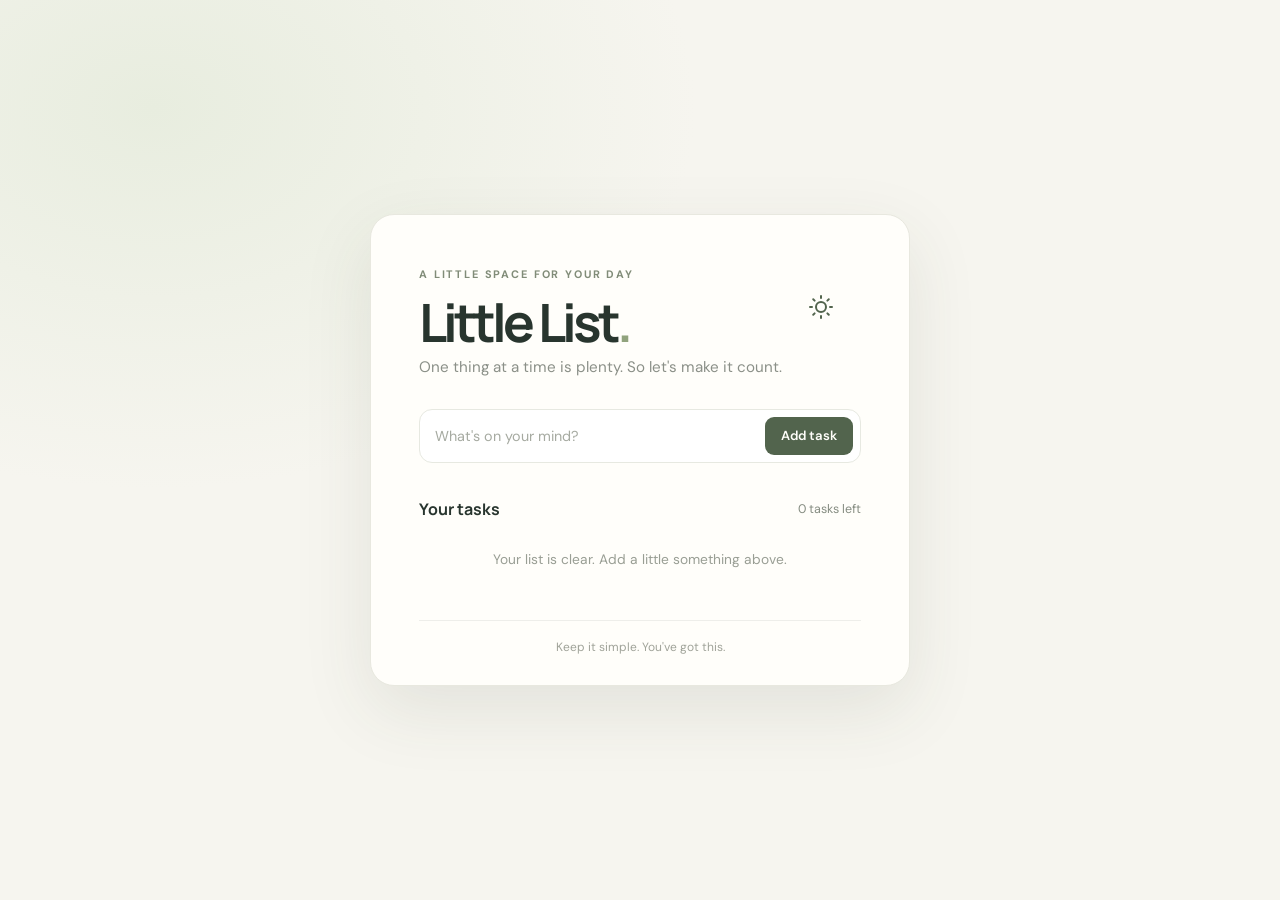
==== index.html @ 05a45712 "Initial commit - emptied repository" ====
<!DOCTYPE html>
<html lang="en">
  <head>
    <meta charset="UTF-8" />
    <meta name="viewport" content="width=device-width, initial-scale=1.0" />
    <meta
      name="description"
      content="A simple to-do list to keep track of what matters today."
    />
    <title>Little List — Today, one thing at a time</title>
    <link rel="stylesheet" href="style.css" />
    <script src="script.js" defer></script>
  </head>
  <body>
    <main class="app">
      <header class="header">
        <p class="eyebrow">A LITTLE SPACE FOR YOUR DAY</p>
        <h1>Little List<span>.</span></h1>
        <p class="subtitle">One thing at a time is plenty. So let's make it count.</p>
        <button id="theme-toggle" aria-label="Toggle dark mode" class="theme-toggle">
          <svg class="sun-icon" xmlns="http://www.w3.org/2000/svg" width="24" height="24" viewBox="0 0 24 24" fill="none" stroke="currentColor" stroke-width="2" stroke-linecap="round" stroke-linejoin="round">
            <circle cx="12" cy="12" r="5"></circle>
            <line x1="12" y1="1" x2="12" y2="3"></line>
            <line x1="12" y1="21" x2="12" y2="23"></line>
            <line x1="4.22" y1="4.22" x2="5.64" y2="5.64"></line>
            <line x1="18.36" y1="18.36" x2="19.78" y2="19.78"></line>
            <line x1="1" y1="12" x2="3" y2="12"></line>
            <line x1="21" y1="12" x2="23" y2="12"></line>
            <line x1="4.22" y1="19.78" x2="5.64" y2="18.36"></line>
            <line x1="18.36" y1="5.64" x2="19.78" y2="4.22"></line>
          </svg>
          <svg class="moon-icon" xmlns="http://www.w3.org/2000/svg" width="24" height="24" viewBox="0 0 24 24" fill="none" stroke="currentColor" stroke-width="2" stroke-linecap="round" stroke-linejoin="round" style="display: none;">
            <path d="M21 12.79A9 9 0 1 1 11.21 3 7 7 0 0 0 21 12.79z"></path>
          </svg>
        </button>
      </header>

      <form class="task-form" id="task-form">
        <label class="visually-hidden" for="task-input">Add a task</label>
        <input
          id="task-input"
          name="task"
          type="text"
          placeholder="What's on your mind?"
          maxlength="120"
          autocomplete="off"
          required
        />
        <button type="submit">Add task</button>
      </form>

      <section class="list-section" aria-labelledby="list-heading">
        <div class="list-heading">
          <h2 id="list-heading">Your tasks</h2>
          <span id="task-count" class="task-count">0 tasks left</span>
        </div>
        <ul id="task-list" class="task-list" aria-live="polite"></ul>
        <p id="empty-message" class="empty-message">
          Your list is clear. Add a little something above.
        </p>
      </section>

      <footer class="footer">Keep it simple. You've got this.</footer>
    </main>
  </body>
</html>
---- style.css ----
@import url("https://fonts.googleapis.com/css2?family=DM+Sans:wght@400;500;600;700&family=Manrope:wght@500;600;700;800&display=swap");

:root {
  color-scheme: light;
  font-family: "DM Sans", sans-serif;
  color: #28352e;
  background: #f6f5ef;
  font-synthesis: none;
  text-rendering: optimizeLegibility;
  -webkit-font-smoothing: antialiased;
  -moz-osx-font-smoothing: grayscale;
}

* {
  box-sizing: border-box;
}

body {
  min-width: 320px;
  min-height: 100vh;
  margin: 0;
  display: grid;
  place-items: center;
  padding: 32px 20px;
  background:
    radial-gradient(ellipse at 12% 12%, #e8eddf 0, transparent 34%),
    #f6f5ef;
}

button,
input {
  font: inherit;
}

.app {
  width: min(100%, 540px);
  padding: 52px 48px 30px;
  border: 1px solid #e8e8df;
  border-radius: 24px;
  background: #fffefa;
  box-shadow: 0 24px 70px #3c49331a;
}

.header {
  position: relative;
  margin-bottom: 32px;
}

.eyebrow {
  margin: 0 0 12px;
  color: #818c78;
  font-size: 0.68rem;
  font-weight: 700;
  letter-spacing: 0.17em;
}

h1,
h2,
p {
  margin-top: 0;
}

h1 {
  margin-bottom: 5px;
  font-family: "Manrope", sans-serif;
  font-size: clamp(2.5rem, 9vw, 3.3rem);
  letter-spacing: -0.075em;
  line-height: 1.1;
}

h1 span {
  color: #91a37d;
}

.subtitle {
  margin-bottom: 0;
  color: #8b9088;
  font-size: 0.95rem;
}

.task-form {
  display: flex;
  gap: 10px;
  padding: 7px;
  border: 1px solid #e7e9e1;
  border-radius: 13px;
  background: #fff;
  transition: border-color 160ms ease, box-shadow 160ms ease;
}

.task-form:focus-within {
  border-color: #9aaa88;
  box-shadow: 0 0 0 3px #91a37d1c;
}

.task-form input {
  width: 100%;
  min-width: 0;
  padding: 10px 8px;
  border: 0;
  outline: 0;
  color: #28352e;
  background: transparent;
  font-size: 0.9rem;
}

.task-form input::placeholder {
  color: #a6aaa1;
}

.task-form button {
  flex-shrink: 0;
  padding: 10px 16px;
  border: 0;
  border-radius: 9px;
  color: #fffefa;
  background: #52644d;
  font-size: 0.82rem;
  font-weight: 600;
  cursor: pointer;
  transition: background 160ms ease, transform 160ms ease;
}

.task-form button:hover {
  transform: translateY(-1px);
  background: #3e503a;
}

.task-form button:focus-visible,
.remove-task:focus-visible,
.task-checkbox:focus-visible {
  outline: 3px solid #b7c5a7;
  outline-offset: 3px;
}

.list-section {
  margin-top: 35px;
}

.list-heading {
  display: flex;
  align-items: center;
  justify-content: space-between;
  margin-bottom: 12px;
}

.list-heading h2 {
  margin-bottom: 0;
  font-family: "Manrope", sans-serif;
  font-size: 1rem;
  font-weight: 700;
}

.task-count {
  color: #858c81;
  font-size: 0.78rem;
}

.task-list {
  display: grid;
  gap: 8px;
  margin: 0;
  padding: 0;
  list-style: none;
}

.task-item {
  display: flex;
  align-items: center;
  gap: 12px;
  min-height: 52px;
  padding: 10px 12px;
  border: 1px solid #eeeee8;
  border-radius: 11px;
  background: #fff;
  animation: arrive 180ms ease-out;
}

.task-checkbox {
  width: 18px;
  height: 18px;
  flex: 0 0 auto;
  margin: 0;
  accent-color: #697e61;
  cursor: pointer;
}

.task-text {
  flex: 1;
  overflow-wrap: anywhere;
  color: #465148;
  font-size: 0.9rem;
  line-height: 1.45;
}

.task-item.is-complete .task-text {
  color: #a1a59d;
  text-decoration: line-through;
}

.remove-task {
  display: grid;
  width: 30px;
  height: 30px;
  flex: 0 0 auto;
  place-items: center;
  border: 0;
  border-radius: 8px;
  color: #92978e;
  background: transparent;
  font-size: 1.2rem;
  cursor: pointer;
}

.remove-task:hover {
  color: #a34f40;
  background: #f8eeea;
}

.empty-message {
  margin: 0;
  padding: 18px 0;
  color: #999e94;
  font-size: 0.86rem;
  text-align: center;
}

.footer {
  margin-top: 34px;
  padding-top: 18px;
  border-top: 1px solid #eeeeea;
  color: #a0a399;
  font-size: 0.75rem;
  text-align: center;
}

.visually-hidden {
  position: absolute;
  width: 1px;
  height: 1px;
  overflow: hidden;
  clip: rect(0, 0, 0, 0);
  white-space: nowrap;
  clip-path: inset(50%);
}

/* Dark theme styles */
.dark-theme {
  color-scheme: dark;
  color: #e8e5e0;
  background: #1a1a1a;
}

.dark-theme body {
  background:
    radial-gradient(ellipse at 12% 12%, #2d2d2d 0, transparent 34%),
    #1a1a1a;
}

.dark-theme .app {
  background: #282828;
  border-color: #3a3a3a;
  box-shadow: 0 24px 70px #0000005a;
}

.dark-theme .task-form {
  border-color: #3a3a3a;
  background: #282828;
}

.dark-theme .task-form:focus-within {
  border-color: #9aaa88;
  box-shadow: 0 0 0 3px #91a37d1c;
}

.dark-theme .task-form input {
  color: #e8e5e0;
}

.dark-theme .task-form input::placeholder {
  color: #a6aaa1;
}

.dark-theme .task-form button {
  background: #52644d;
}

.dark-theme .task-form button:hover {
  background: #3e503a;
}

.dark-theme .task-item {
  border-color: #3a3a3a;
  background: #282828;
}

.dark-theme .task-text {
  color: #e8e5e0;
}

.dark-theme .task-item.is-complete .task-text {
  color: #a1a59d;
}

.dark-theme .remove-task {
  color: #92978e;
}

.dark-theme .remove-task:hover {
  color: #a34f40;
  background: #3a3a3a;
}

.dark-theme .empty-message {
  color: #999e94;
}

.dark-theme .footer {
  border-color: #3a3a3a;
  color: #a0a399;
}

.dark-theme .eyebrow {
  color: #818c78;
}

.dark-theme h1 {
  color: #e8e5e0;
}

.dark-theme h1 span {
  color: #91a37d;
}

.dark-theme .subtitle {
  color: #8b9088;
}

.dark-theme .list-heading h2 {
  color: #e8e5e0;
}

.dark-theme .task-count {
  color: #858c81;
}

/* Theme toggle button */
.theme-toggle {
  position: absolute;
  top: 20px;
  right: 20px;
  width: 40px;
  height: 40px;
  border: none;
  border-radius: 50%;
  background: transparent;
  cursor: pointer;
  display: flex;
  align-items: center;
  justify-content: center;
  color: #52644d;
}

.theme-toggle .sun-icon {
  display: block;
}

.theme-toggle .moon-icon {
  display: none;
}

.dark-theme .theme-toggle {
  color: #91a37d;
}

.dark-theme .theme-toggle .sun-icon {
  display: none;
}

.dark-theme .theme-toggle .moon-icon {
  display: block;
}

@keyframes arrive {
  from {
    transform: translateY(4px);
    opacity: 0;
  }

  to {
    transform: translateY(0);
    opacity: 1;
  }
}

@media (max-width: 480px) {
  .app {
    padding: 38px 22px 24px;
    border-radius: 19px;
  }

  .task-form {
    gap: 4px;
  }

  .task-form button {
    padding-inline: 12px;
  }
}

@media (prefers-reduced-motion: reduce) {
  *,
  *::before,
  *::after {
    scroll-behavior: auto !important;
    animation-duration: 0.01ms !important;
    animation-iteration-count: 1 !important;
    transition-duration: 0.01ms !important;
  }
}
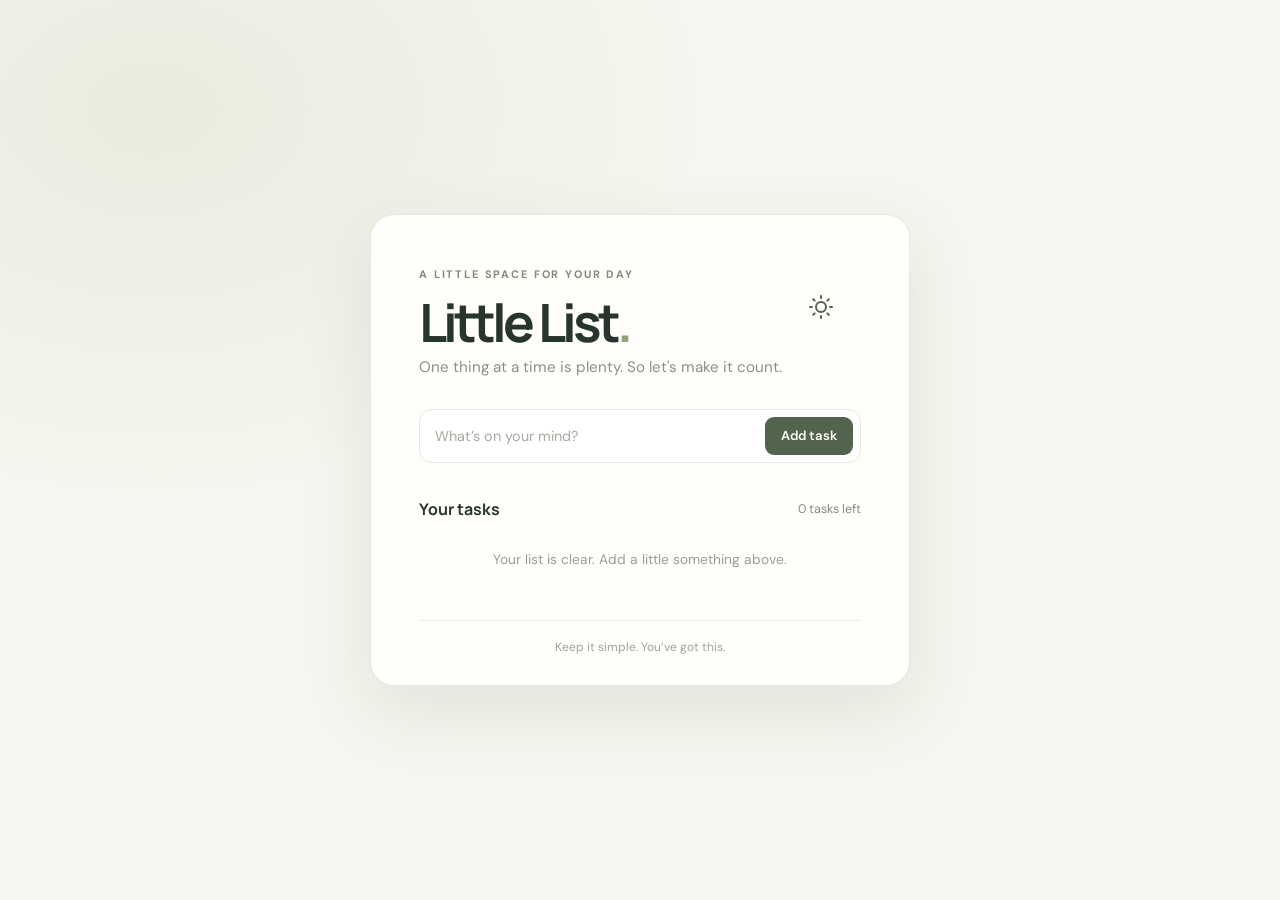
==== commit f536b151: "Updates" ====
--- a/index.html
+++ b/index.html
@@ -41,7 +41,7 @@
           id="task-input"
           name="task"
           type="text"
-          placeholder="What's on your mind?"
+          placeholder="What’s on your mind?"
           maxlength="120"
           autocomplete="off"
           required
@@ -60,7 +60,7 @@
         </p>
       </section>
 
-      <footer class="footer">Keep it simple. You've got this.</footer>
+      <footer class="footer">Keep it simple. You’ve got this.</footer>
     </main>
   </body>
-</html>+</html>
--- a/style.css
+++ b/style.css
@@ -417,4 +417,4 @@
     animation-iteration-count: 1 !important;
     transition-duration: 0.01ms !important;
   }
-}+}
